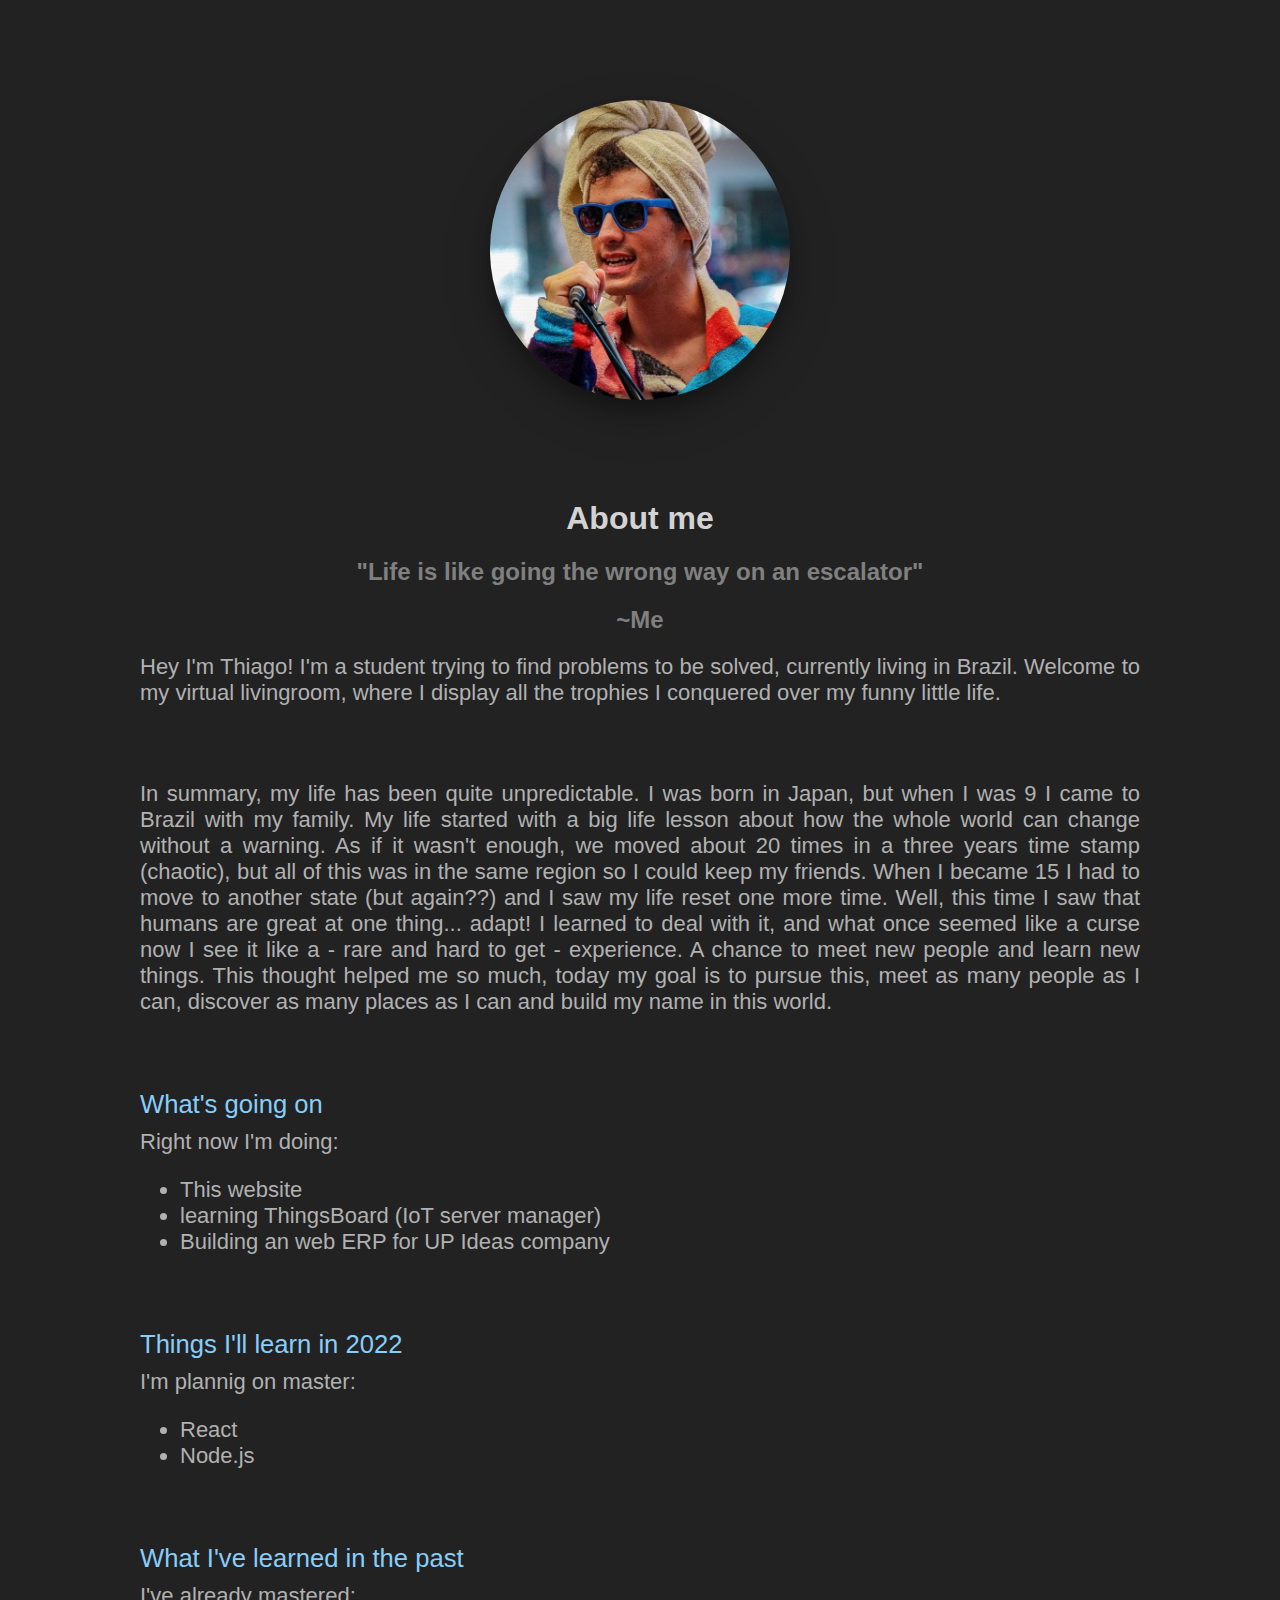
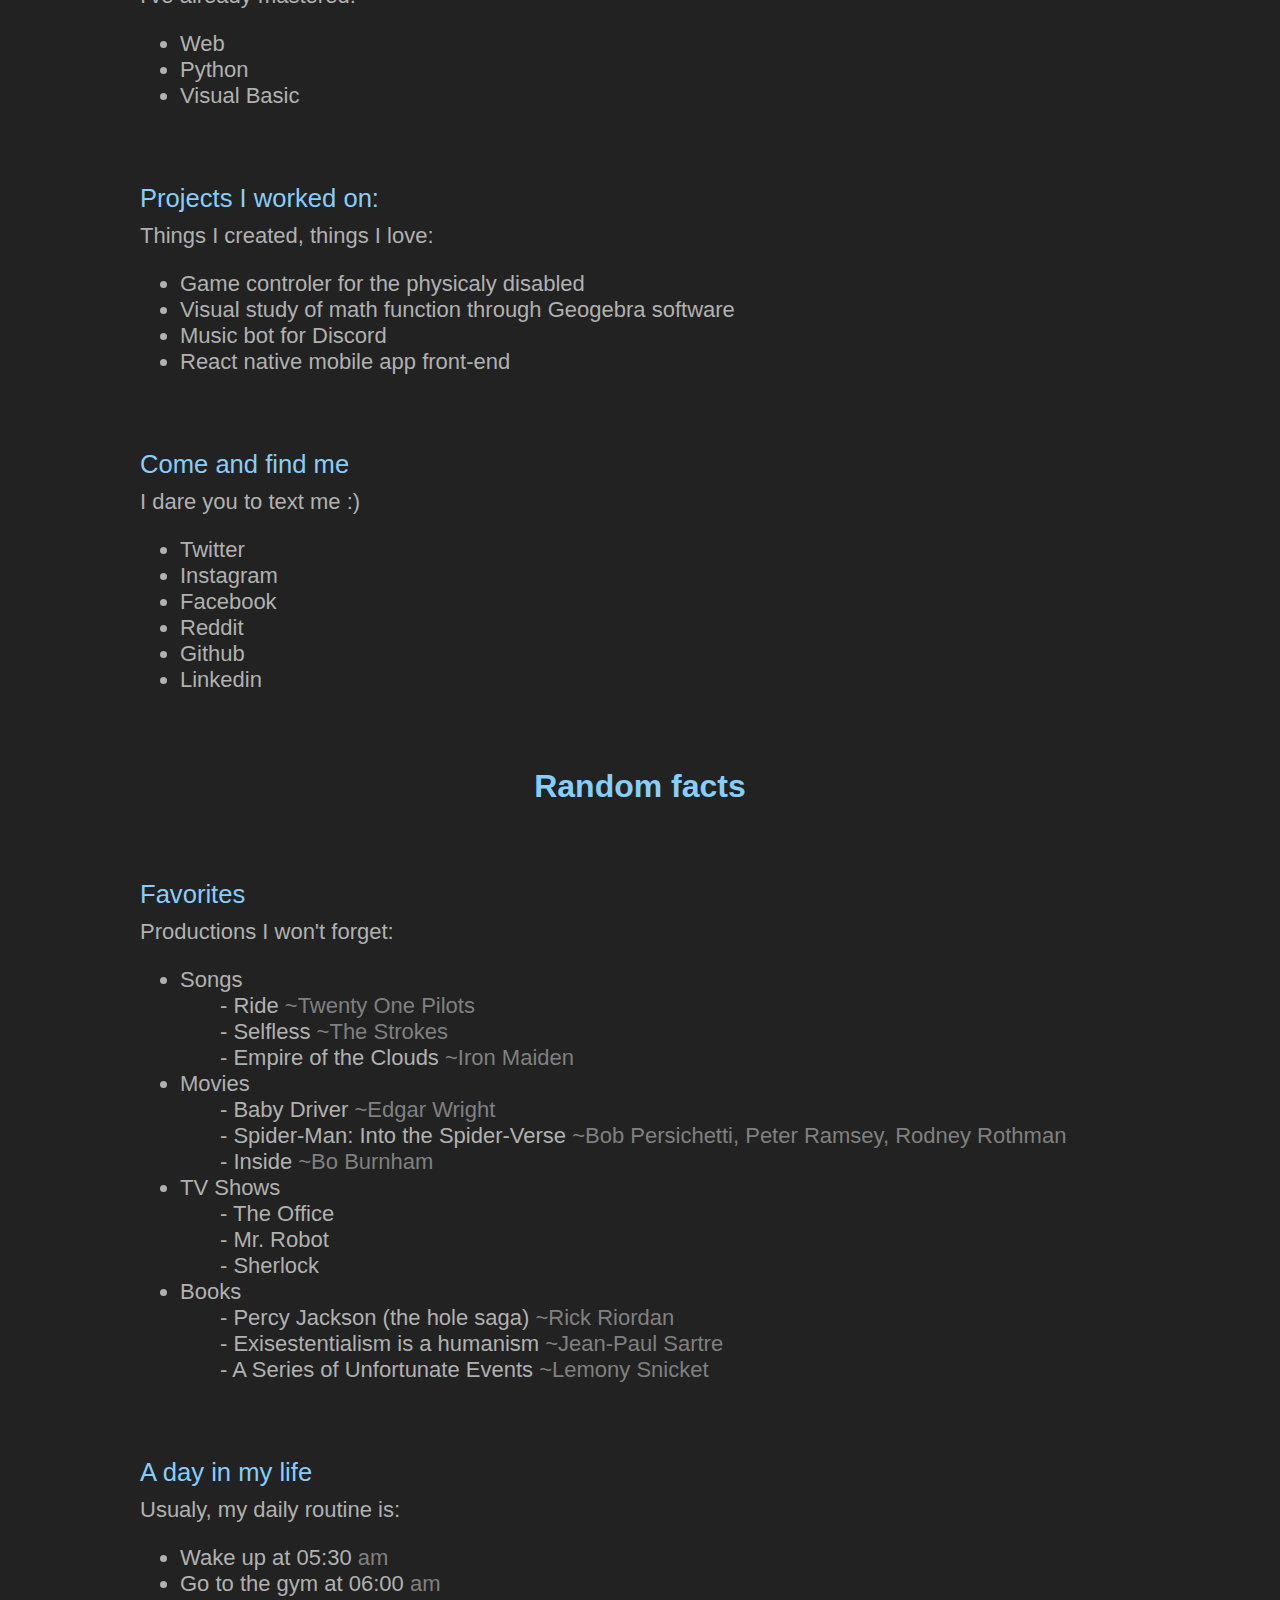
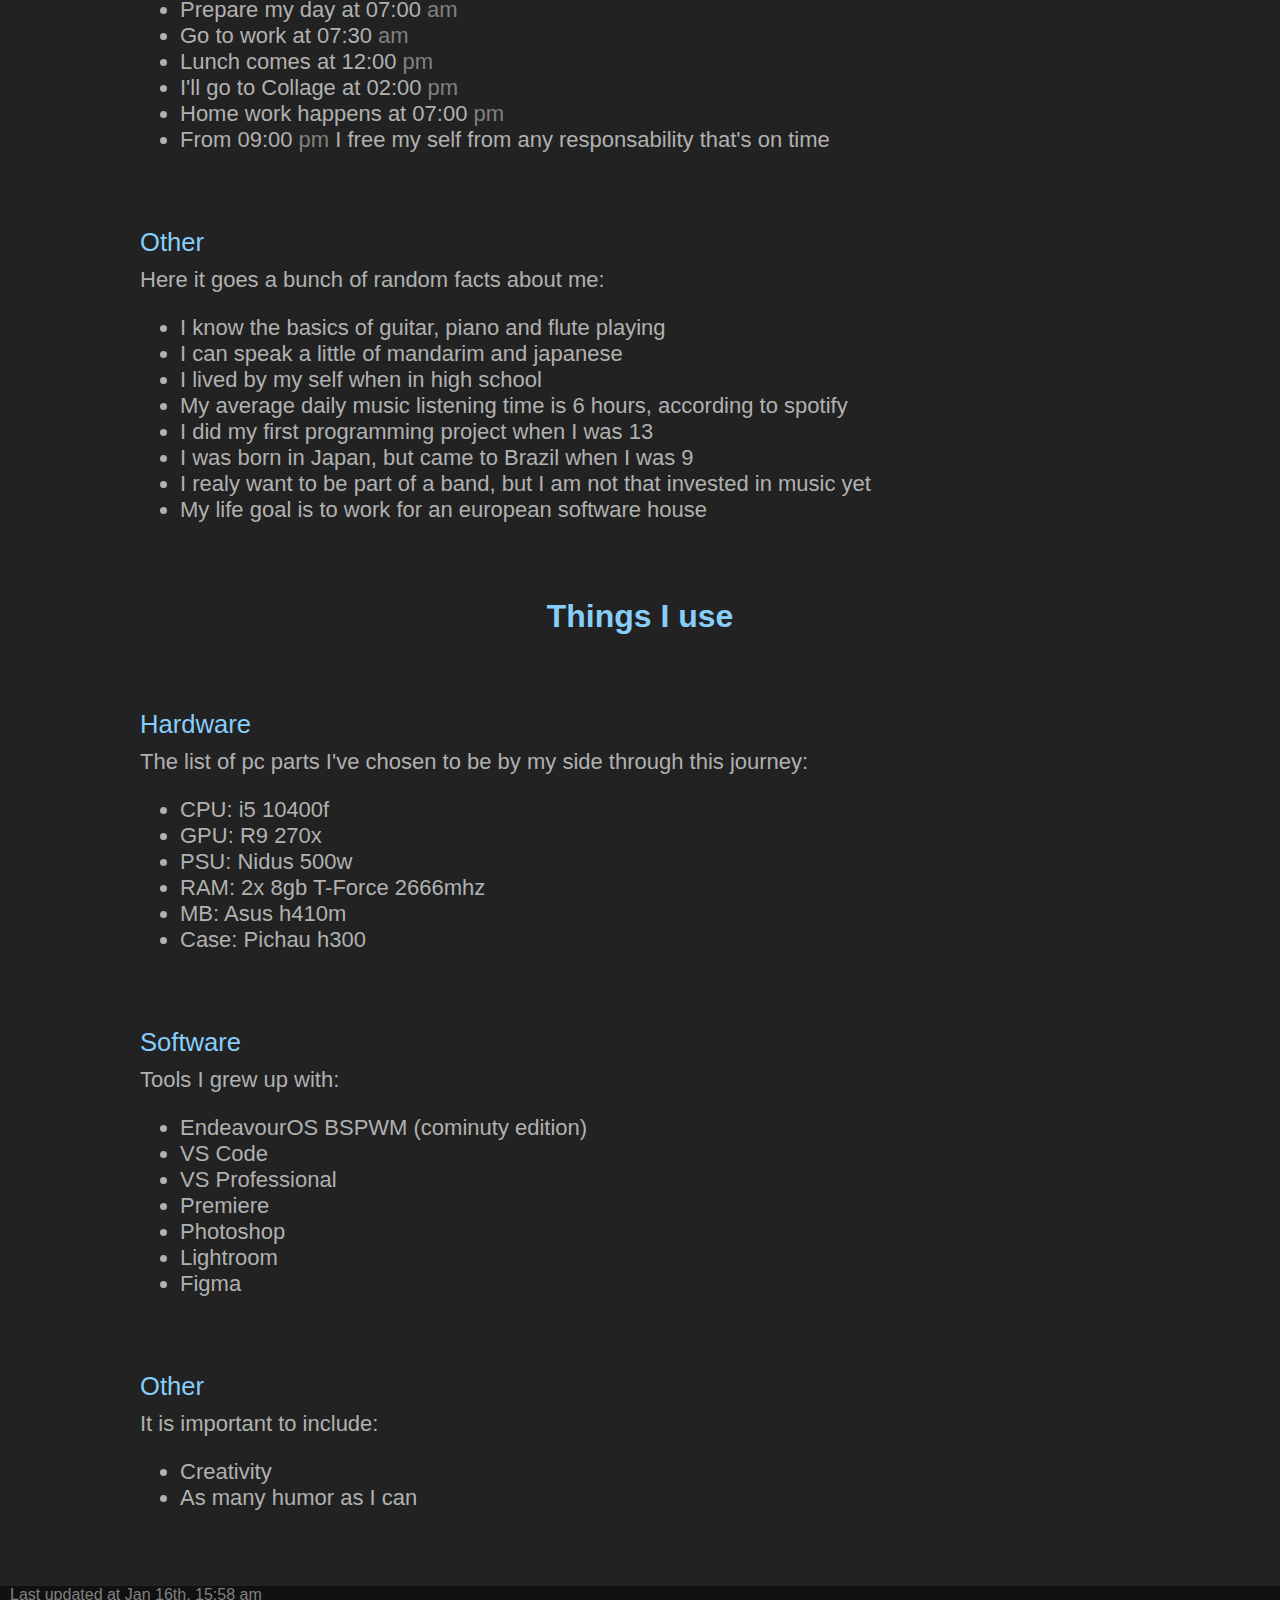
==== pages/me.html @ e5cc344f "first commit" ====
<!DOCTYPE html>
<html>
   <head>
      <link rel="stylesheet" href="../style.css">
   </head>
   <body>
      <div class="mobilespacer"></div>
      <img src="../assets/me/mecover.jpg" class="cover center">
      
      <div class="container">
         <h1>About me</h1>

         <h2 class="textmuted">"Life is like going the wrong way on an escalator"</h2>
         <h2 class="textmuted">~Me</h2>

         <text class="center" style="text-align: justify;">
            Hey I'm Thiago! I'm a student trying to find problems to be solved, currently living in Brazil. Welcome to
            my virtual livingroom, where I display all the trophies I conquered over my funny little life.
         </text>
      </div>

      <div class="container">
         <text class="center" style="text-align: justify;">
            In summary, my life has been quite unpredictable. I was born in Japan, but when I was 9 I came to Brazil 
            with my family. My life started with a big life lesson about how the whole world can change without a warning. 
            As if it wasn't enough, we moved about 20 times in a three years time stamp (chaotic), but all of this was in 
            the same region so I could keep my friends. When I became 15 I had to move to another state (but again??) and 
            I saw my life reset one more time. Well, this time I saw that humans are great at one thing... adapt! I learned 
            to deal with it, and what once seemed like a curse now I see it like a - rare and hard to get - experience. 
            A chance to meet new people and learn new things. This thought helped me so much, today my goal is to pursue this, 
            meet as many people as I can, discover as many places as I can and build my name in this world. 
         </text>
      </div>

      <div class="container">
         <text class="titlesmall center">What's going on</text>
         <text class="center">
            Right now I'm doing:
            <ul>
               <li>This website</li>
               <li>learning ThingsBoard (IoT server manager)</li>
               <li>Building an web ERP for UP Ideas company</li>
            </ul>
         </text>
      </div>

      <div class="container">
         <text class="titlesmall center">Things I'll learn in 2022</text>
         <text class="center">
            I'm plannig on master:
            <ul>
               <li>React</li>
               <li>Node.js</li>
            </ul>
         </text>
      </div>

      <div class="container">
         <text class="titlesmall center">What I've learned in the past</text>
         <text class="center">
            I've already mastered:
            <ul>
               <li>Web</li>
               <li>Python</li>
               <li>Visual Basic</li>
            </ul>
         </text>
      </div>

      <div class="container">
         <text class="titlesmall center">Projects I worked on:</text>
         <text class="center">
            Things I created, things I love:
            <ul>
               <li>Game controler for the physicaly disabled</li>
               <li>Visual study of math function through Geogebra software</li>
               <li>Music bot for Discord</li>
               <li>React native mobile app front-end</li>
            </ul>
         </text>
      </div>

      <div class="container">
         <text class="titlesmall center">Come and find me</text>
         <text class="center">
            I dare you to text me :)
            <ul>
               <li> <a href="https://www.twitter.com/tigulima" target="_blank" class="link">Twitter</a> </li>
               <li> <a href="https://www.instagram.com/tigulimaa" target="_blank" class="link">Instagram</a> </li>
               <li> <a href="https://www.facebook.com/profile.php?id=100025955102617" target="_blank" class="link">Facebook</a> </li>
               <li> <a href="https://www.reddit.com/user/tigulima/" target="_blank" class="link">Reddit</a> </li>
               <li> <a href="https://www.github.com/tigulima" target="_blank" class="link">Github</a> </li>
               <li> <a href="https://www.linkedin.com/in/tigulima/" target="_blank" class="link">Linkedin</a> </li>
            </ul>
         </text>
      </div>

      <h1 class="titlebig">Random facts</h1>

      <div class="container">
         <text class="titlesmall center">Favorites</text>
         <text class="center">
            Productions I won't forget:
            <ul>
               <li>Songs</li>
               <dd>- Ride <text class="textmuted">~Twenty One Pilots</text></dd>
               <dd>- Selfless <text class="textmuted">~The Strokes</text></dd>
               <dd>- Empire of the Clouds <text class="textmuted">~Iron Maiden</text></dd>
               <li>Movies</li>
               <dd>- Baby Driver <text class="textmuted">~Edgar Wright</text></dd>
               <dd>- Spider-Man: Into the Spider-Verse <text class="textmuted">~Bob Persichetti, Peter Ramsey, Rodney Rothman</text></dd>
               <dd>- Inside <text class="textmuted">~Bo Burnham</text></dd>
               <li>TV Shows</li>
               <dd>- The Office</dd>
               <dd>- Mr. Robot</dd>
               <dd>- Sherlock</dd>
               <li>Books</li>
               <dd>- Percy Jackson (the hole saga) <text class="textmuted">~Rick Riordan</text></dd>
               <dd>- Exisestentialism is a humanism <text class="textmuted">~Jean-Paul Sartre</text></dd>
               <dd>- A Series of Unfortunate Events <text class="textmuted">~Lemony Snicket</text></dd>
            </ul>
         </text>
      </div>

      <div class="container">
         <text class="titlesmall center">A day in my life</text>
         <text class="center">
            Usualy, my daily routine is:
            <ul>
               <li>Wake up at 05:30 <text class="textmuted">am</text></li>
               <li>Go to the gym at 06:00 <text class="textmuted">am</text></li>
               <li>Prepare my day at 07:00 <text class="textmuted">am</text></li>
               <li>Go to work at 07:30 <text class="textmuted">am</text></li>
               <li>Lunch comes at 12:00 <text class="textmuted">pm</text></li>
               <li>I'll go to Collage at 02:00 <text class="textmuted">pm</text></li>
               <li>Home work happens at 07:00 <text class="textmuted">pm</text></li>
               <li>From 09:00 <text class="textmuted">pm</text> I free my self from any responsability that's on time</li>
            </ul>
         </text>
      </div>

      <div class="container">
         <text class="titlesmall center">Other</text>
         <text class="center">
            Here it goes a bunch of random facts about me:
            <ul>
               <li>I know the basics of guitar, piano and flute playing</li>
               <li>I can speak a little of mandarim and japanese</li>
               <li>I lived by my self when in high school</li>
               <li>My average daily music listening time is 6 hours, according to spotify</li>
               <li>I did my first programming project when I was 13</li>
               <li>I was born in Japan, but came to Brazil when I was 9</li>
               <li>I realy want to be part of a band, but I am not that invested in music yet</li>
               <li>My life goal is to work for an european software house</li>
            </ul>
         </text>
      </div>

      <h1 class="titlebig">Things I use</h1>

      <div class="container">
         <text class="titlesmall center">Hardware</text>
         <text class="center">
            The list of pc parts I've chosen to be by my side through this journey:
            <ul>
               <li>CPU: i5 10400f</li>
               <li>GPU: R9 270x</li>
               <li>PSU: Nidus 500w</li>
               <li>RAM: 2x 8gb T-Force 2666mhz</li>
               <li>MB: Asus h410m</li>
               <li>Case: Pichau h300</li>
            </ul>
         </text>
      </div>

      <div class="container">
         <text class="titlesmall center">Software</text>
         <text class="center">
            Tools I grew up with:
            <ul>
               <li>EndeavourOS BSPWM (cominuty edition)</li>
               <li>VS Code</li>
               <li>VS Professional</li>
               <li>Premiere</li>
               <li>Photoshop</li>
               <li>Lightroom</li>
               <li>Figma</li>
            </ul>
         </text>
      </div>

      <div class="container">
         <text class="titlesmall center">Other</text>
         <text class="center">
            It is important to include:
            <ul>
               <li>Creativity</li>
               <li>As many humor as I can</li>
            </ul>
         </text>
      </div>
      <div class="footer">
         <text class="textmuted footertext">Last updated at Jan 16th, 15:58 am</text>
      </div>
   </body>
</html>
---- style.css ----
::selection {
    background: lightskyblue;
    color: #111;
}

body {
    background-color: #222;
    font-family: 'Nunito', sans-serif;
    position: relative;
    margin: 0px;
    padding: 0px;
}

h1 {
    font-family: 'Nunito', sans-serif;
    text-align: center;
    color: lightgray;
}

h2 {
    font-family: 'Nunito', sans-serif;
    text-align: center;
    color: lightgray;
}

h3 {
    font-family: 'Nunito', sans-serif;
    text-align: center;
    color: lightgrey;
}

text {
    font-family: 'Nunito', sans-serif;
    overflow-wrap: break-word;
    margin-top: 10px !important;
    margin-bottom: 10px !important;
    font-size: 22px;
    width: 100%;
    max-width: 1000px;
    color: rgb(177, 177, 177);
}

object {
    display: flex;
    z-index: 9;
    height: 100vh;
    width: 100vw;
}

.row {
    justify-content: center;
    align-content: center;
    display: flex;
    margin: auto;
    max-width: 70vw;
}

.card {
    background-color: #111;
    justify-content: center;
    align-content: center;
    border: 2px solid transparent;
    color: lightgrey;
    transition-duration: 0.2s;
    border-radius: 25px;
    box-shadow: 0 12px 16px 0 rgba(0,0,0,0.24), 0 17px 50px 0 rgba(0,0,0,0.19);
    margin: 1rem;
    height: 400px;
    width: 300px;
}

.card:hover {
    box-shadow: 0 12px 16px 0 rgba(65, 151, 177, 0.034), 0 17px 50px 0 rgba(0, 217, 255, 0.041);
    border: 2px solid lightskyblue;
    cursor: pointer;
    color: lightskyblue;
}

.card:hover .cardimg {
    box-shadow: 0 12px 16px 0 rgba(0,0,0,0.24), 0 17px 50px 0 rgba(0,0,0,0.19);
}

.cardimg {
    margin: auto;
    border-radius: 15px;
    margin-top: -23px !important;
    width: 250px;
    transition-duration: 0.4s;
}

.cardtext {
    text-decoration: none;
    color: inherit;
    margin-top: 40px;
}

.center {
    margin-right: auto;
    margin-left: auto;
    display: block;
    margin-top: 100px;
    margin-bottom: 100px;
}

.container {
    margin: 75px;
}

.cover {
    border-radius: 100%;
    box-shadow: 0 12px 16px 0 rgba(0,0,0,0.24), 0 17px 50px 0 rgba(0,0,0,0.19);
    max-width: 300px;
    width: 50%;
    transition-duration: 0.4s;
}

.cover:hover {
    box-shadow: none;
}

.gallery {
    display: flex;
    margin-bottom: 100px;
}

.galleryimgright {
    transition-duration: 0.4s;
    border-radius: 25px;
    width: 60vw;
    margin: auto;
    box-shadow: 0 12px 16px 0 rgba(0,0,0,0.24), 0 17px 50px 0 rgba(0,0,0,0.19);
    border-top-right-radius: 0px; 
    border-bottom-right-radius: 0px;
}

.galleryimgright:hover {
    box-shadow: none;
}

.galleryimgleft {
    transition-duration: 0.4s;
    border-radius: 25px;
    width: 60vw;
    margin: auto;
    box-shadow: 0 12px 16px 0 rgba(0,0,0,0.24), 0 17px 50px 0 rgba(0,0,0,0.19);
    border-top-left-radius: 0px; 
    border-bottom-left-radius: 0px;
}

.galleryimgleft:hover {
    box-shadow: none;
}

.gallerytext {
    width: 30vw;
    margin:50px;
    margin-top: 200px;
}

.icon {
    fill: lightgray;
    transition-duration: 0.4s;
    height: 25px;
    width: 25px;
}

.link {
    text-decoration: none;
    transition-duration: 0.2s;
    color: rgb(177, 177, 177);
}

.link:hover {
    color: lightskyblue;
}

.lost {
    display: flex;
    z-index: 9;
    height: 100vh;
    width: 100vw;
}

.textmuted {
    color: gray;
}

.titlebig {
    color: lightskyblue;
    font-size: 2rem;
}

.titlesmall {
    color: lightskyblue;
    font-size: 1.6rem;
}

.sidebar {
    background-color: transparent;
    position: absolute;
    float: left;
    width: 80px;
    top: 33%;
}

.sidebtn {
    background-color: transparent;
    color: lightgrey;
    border: none;
    transition-duration: 0.4s;
    height: 80px;
    width: 80px;
    margin: 10px;
    top: 50%;
}
.sidebtn:hover {
    background-color: #333;
    cursor: pointer;
    border-radius: 100%;
    box-shadow: 0 12px 16px 0 rgba(0,0,0,0.24), 0 17px 50px 0 rgba(0,0,0,0.19);
}

.sidebtn:hover .icon {
    fill:lightskyblue;
}

.footer {
    background-color: #111;
}

.footertext {
    font-family: 'Nunito', sans-serif;
    font-size: 1rem !important;
    margin: 10px;
    width: 100%;

}

@media screen and (max-width:1200px) {
    h3 {
        font-size: 1.8rem;
    }

    .sidebar {
        background-color: #333;
        justify-content: center;
        align-content: center;
        display: flex;
        box-shadow: 0 12px 16px 0 rgba(0,0,0,0.24), 0 17px 50px 0 rgba(0,0,0,0.19);
        width: 100vw;
        top: 0%;
    }

    .sidebtn {
        width: 150px;
        height: 150px;
    }

    .mobilespacer {
        padding: 75px;
    }

    .row {
        display: block;
        margin-top: 50px;
        max-width: none;
    }

    .card {
        height: 400px;
        width: 100%;
        margin: auto;
        margin-bottom: 50px;
        display: flex;
    }

    .cardimg {
        margin-left: 20px;
        margin-top: 20px !important;
        margin-right: 0px;
        height: 350px;
        width: 350px;
    }
    
    .cardtext {
        text-decoration: none;
        color: inherit;
        margin: auto;
    }

    .icon {
        height: 4rem;
        width: 4rem;
    }
    
    .gallery {
        margin-left: 0px !important;
        margin-right: 0px !important;
    }
    
    .galleryimgright {
        width: 60vw;
    }
    
    .galleryimgleft {
        width: 60vw;
    }

    .gallerytext {
        margin-top: 25px;
    }
}
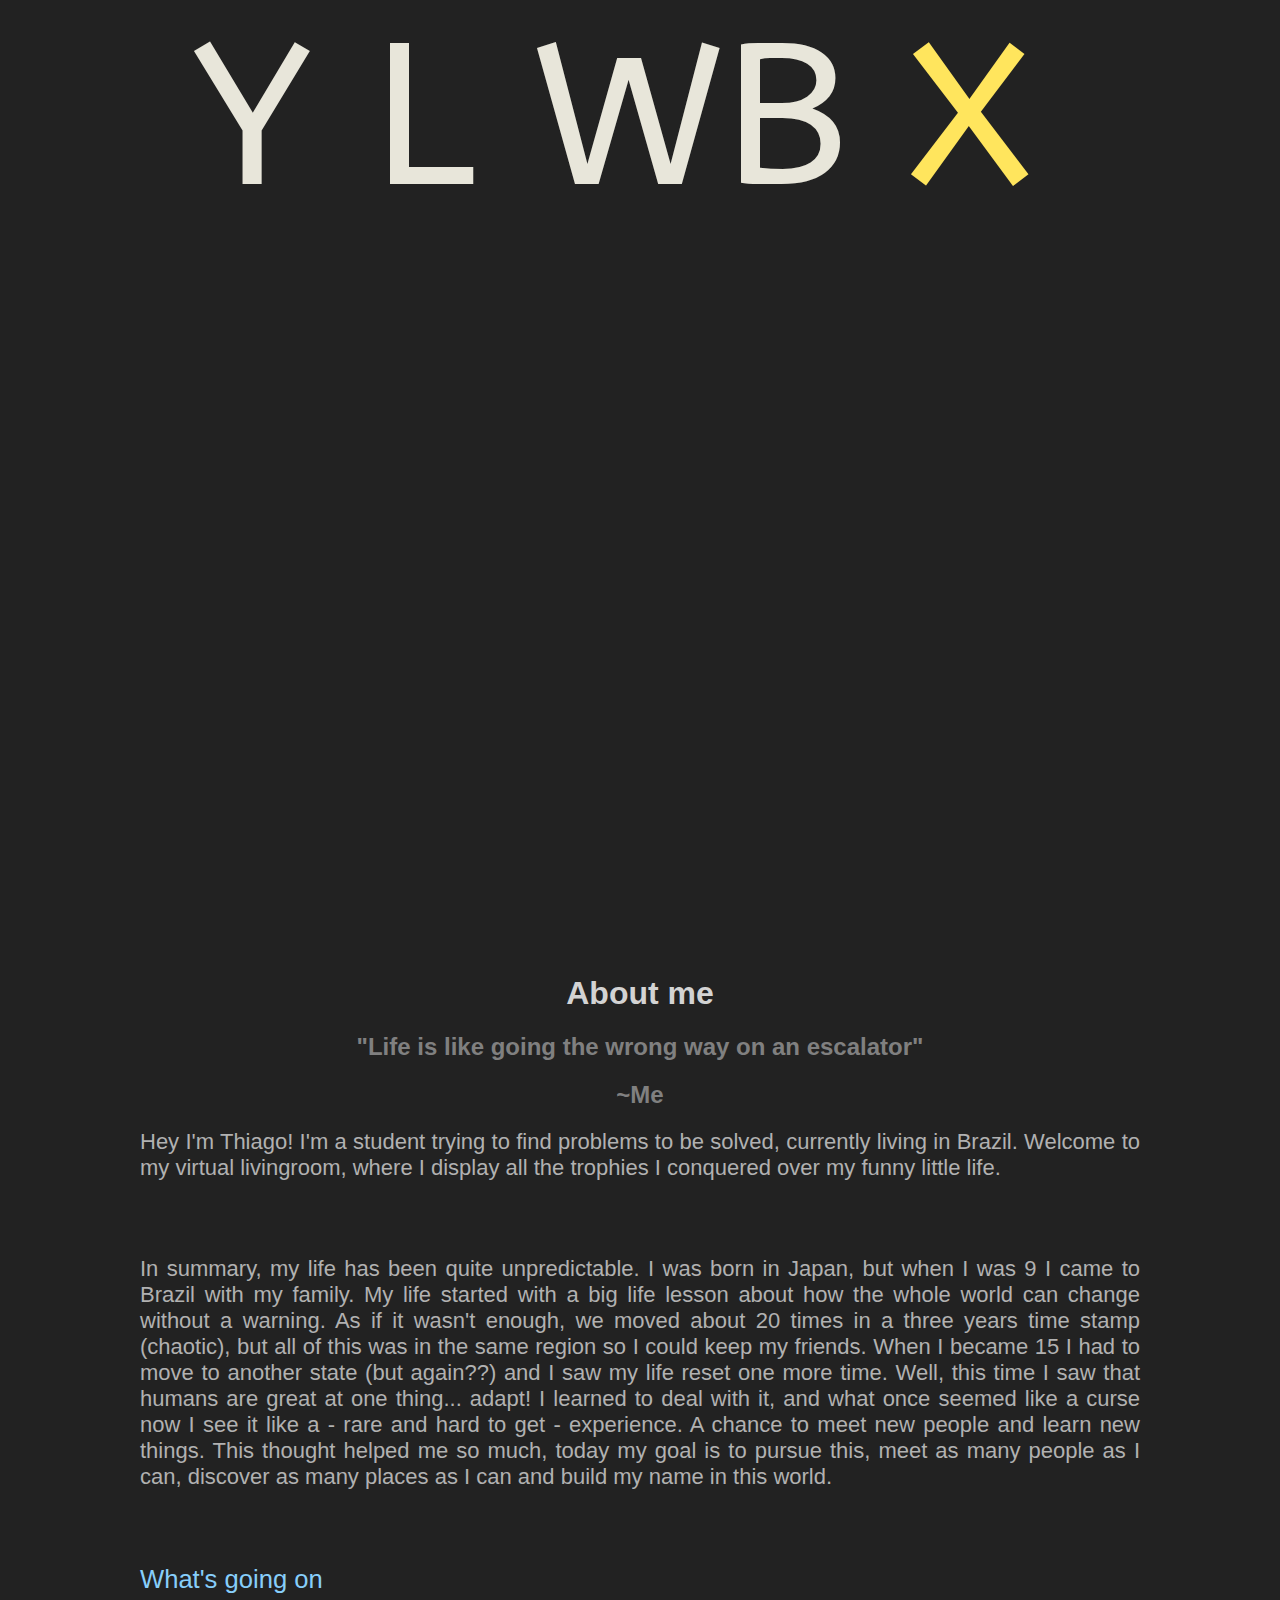
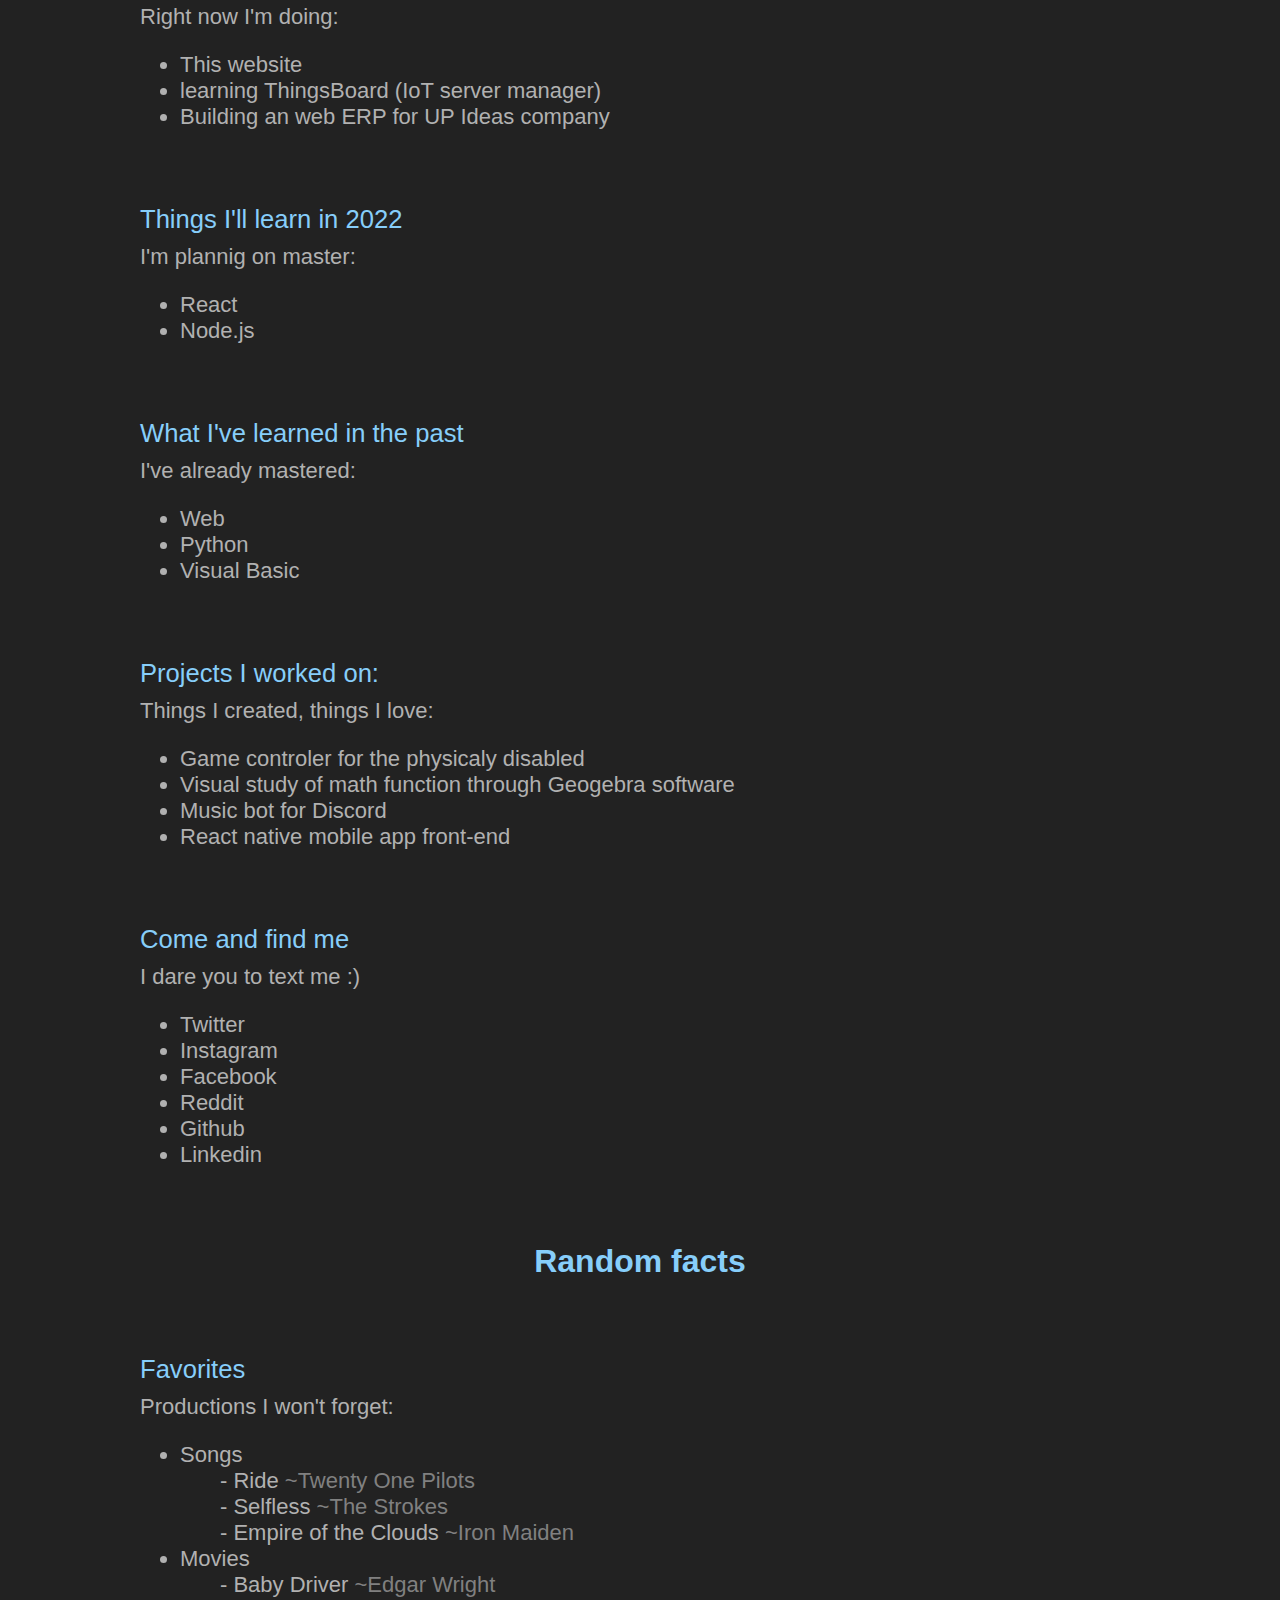
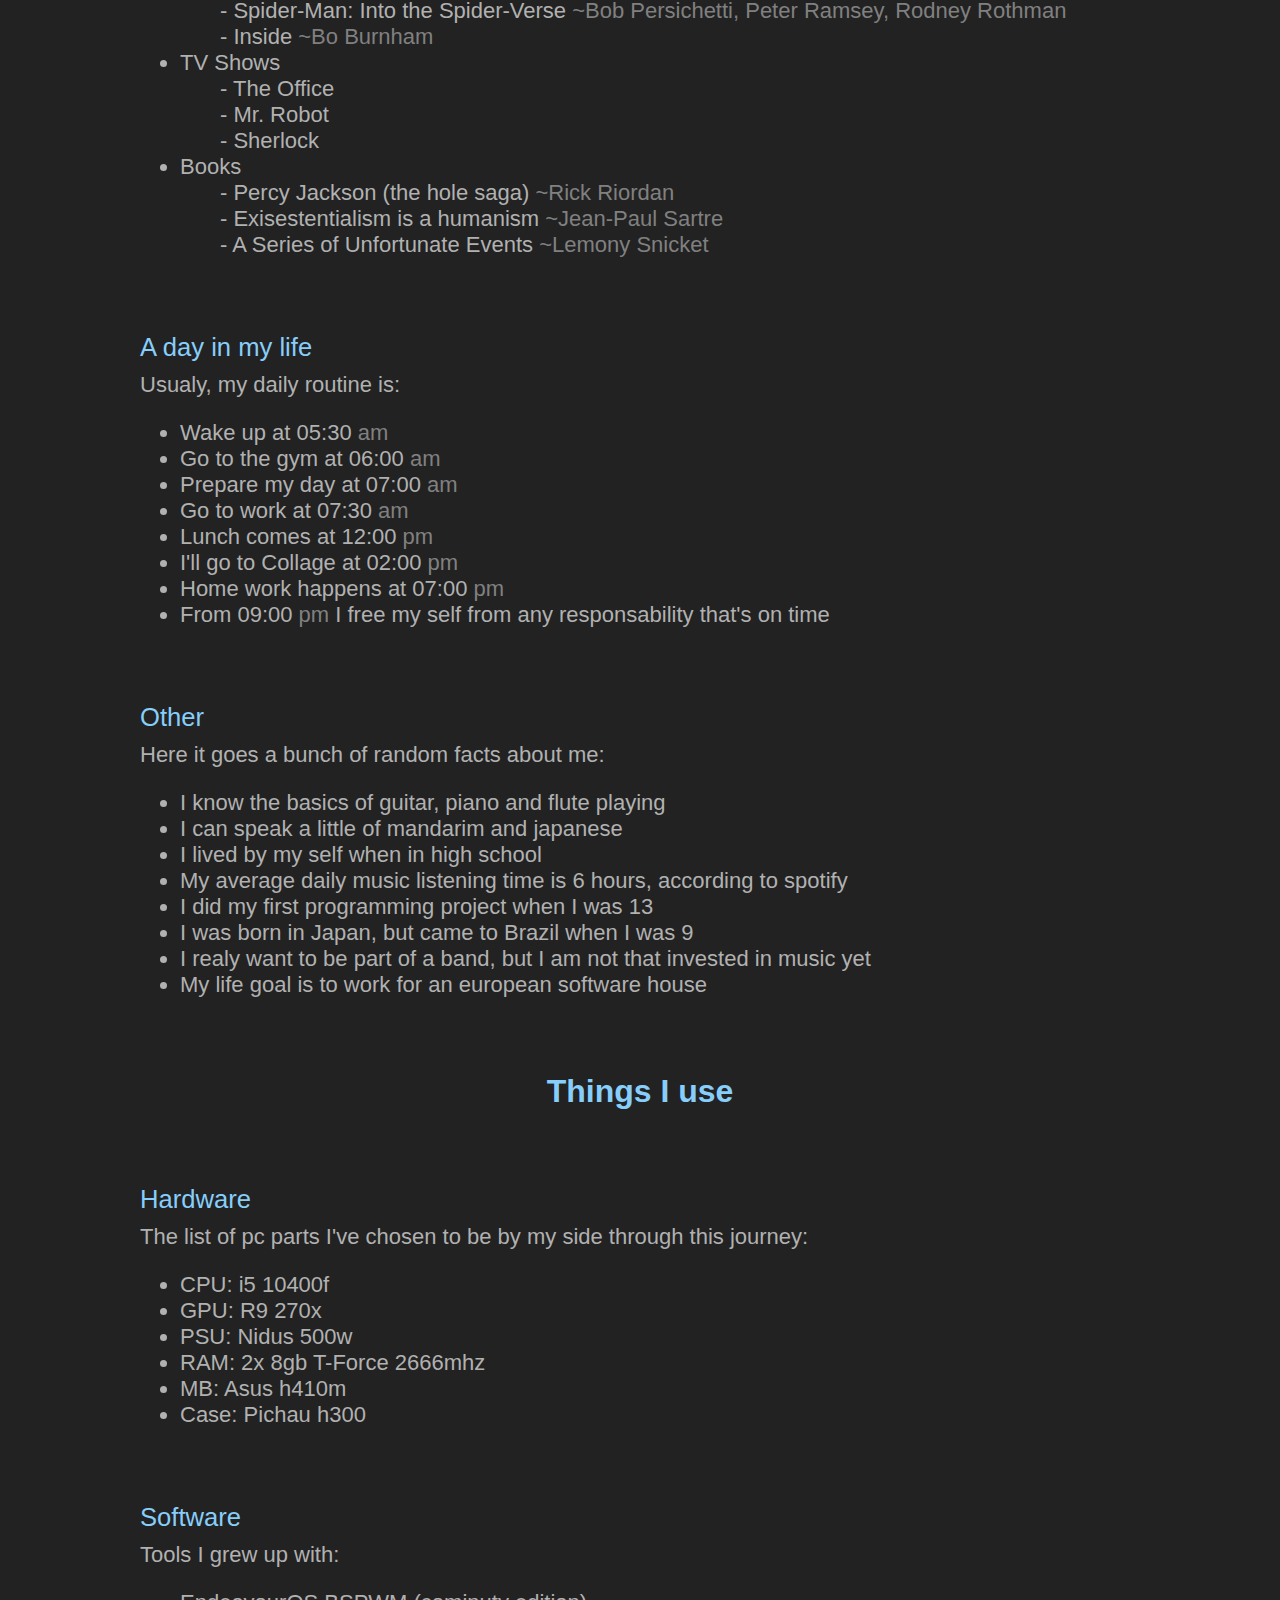
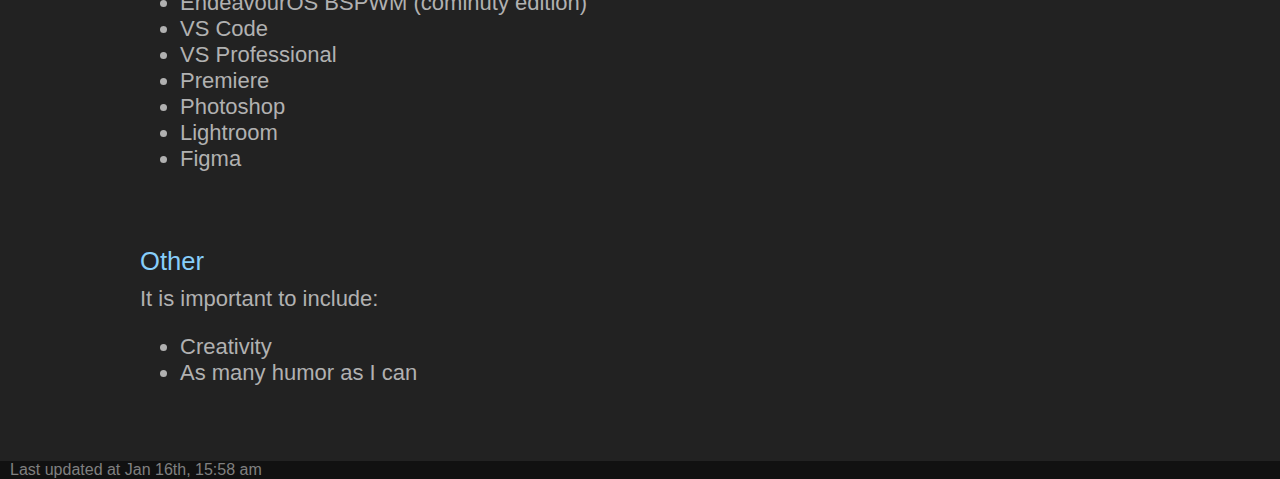
==== commit 9f554998: "first commit" ====
--- a/pages/me.html
+++ b/pages/me.html
@@ -2,10 +2,16 @@
 <html>
    <head>
       <link rel="stylesheet" href="../style.css">
+      <link rel="preconnect" href="https://fonts.googleapis.com">
+   <link rel="preconnect" href="https://fonts.gstatic.com" crossorigin>
+   <link href="https://fonts.googleapis.com/css2?family=ABeeZee&display=swap" rel="stylesheet"> 
    </head>
    <body>
       <div class="mobilespacer"></div>
-      <img src="../assets/me/mecover.jpg" class="cover center">
+      <div style="width: 100vw; height: 100vh; ">
+         <text class="logo" style="color: #E8E6DA; font-family: 'ABeeZee', sans-serif; font-size: 200px; margin-top: 500px; margin-left: 15vw;">Y  L  WB  </text>
+         <text style="color: #FFE55D; font-family: 'ABeeZee', sans-serif; font-size: 200px;">X</text>
+      </div>
       
       <div class="container">
          <h1>About me</h1>
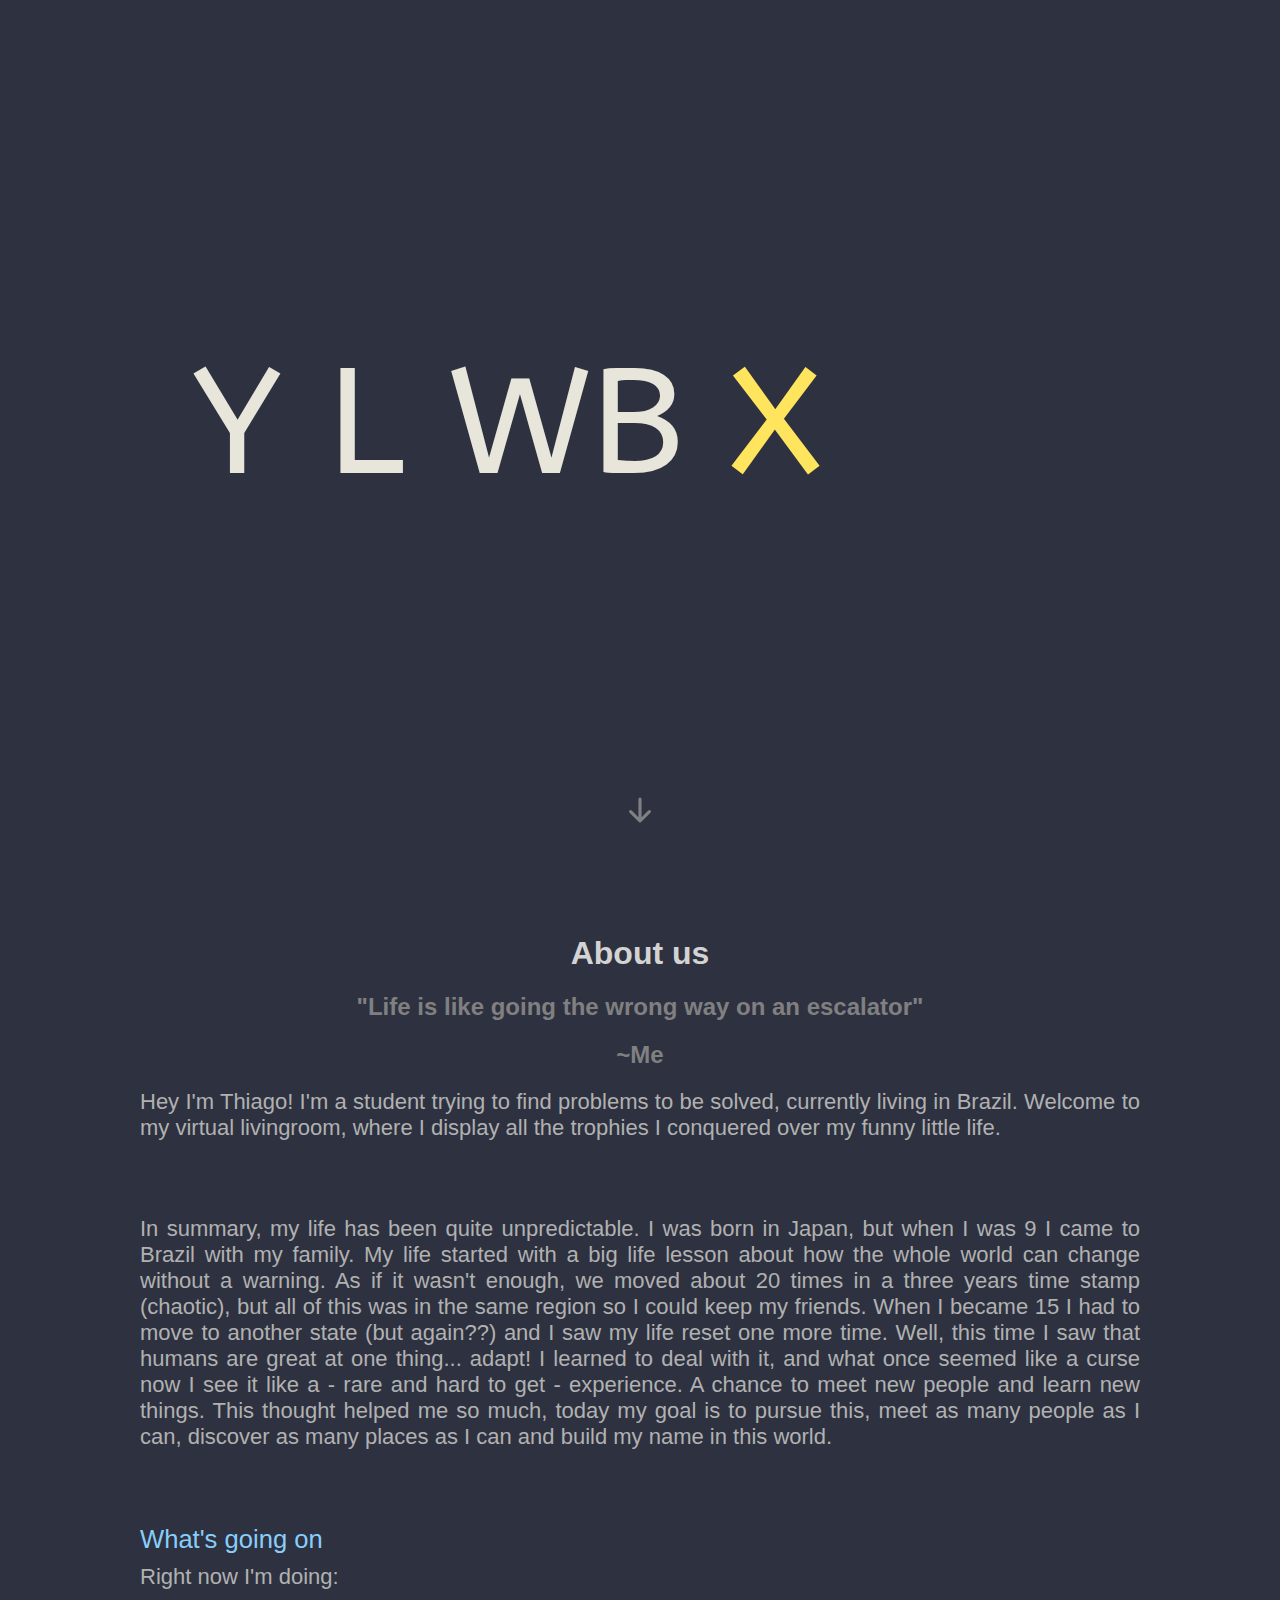
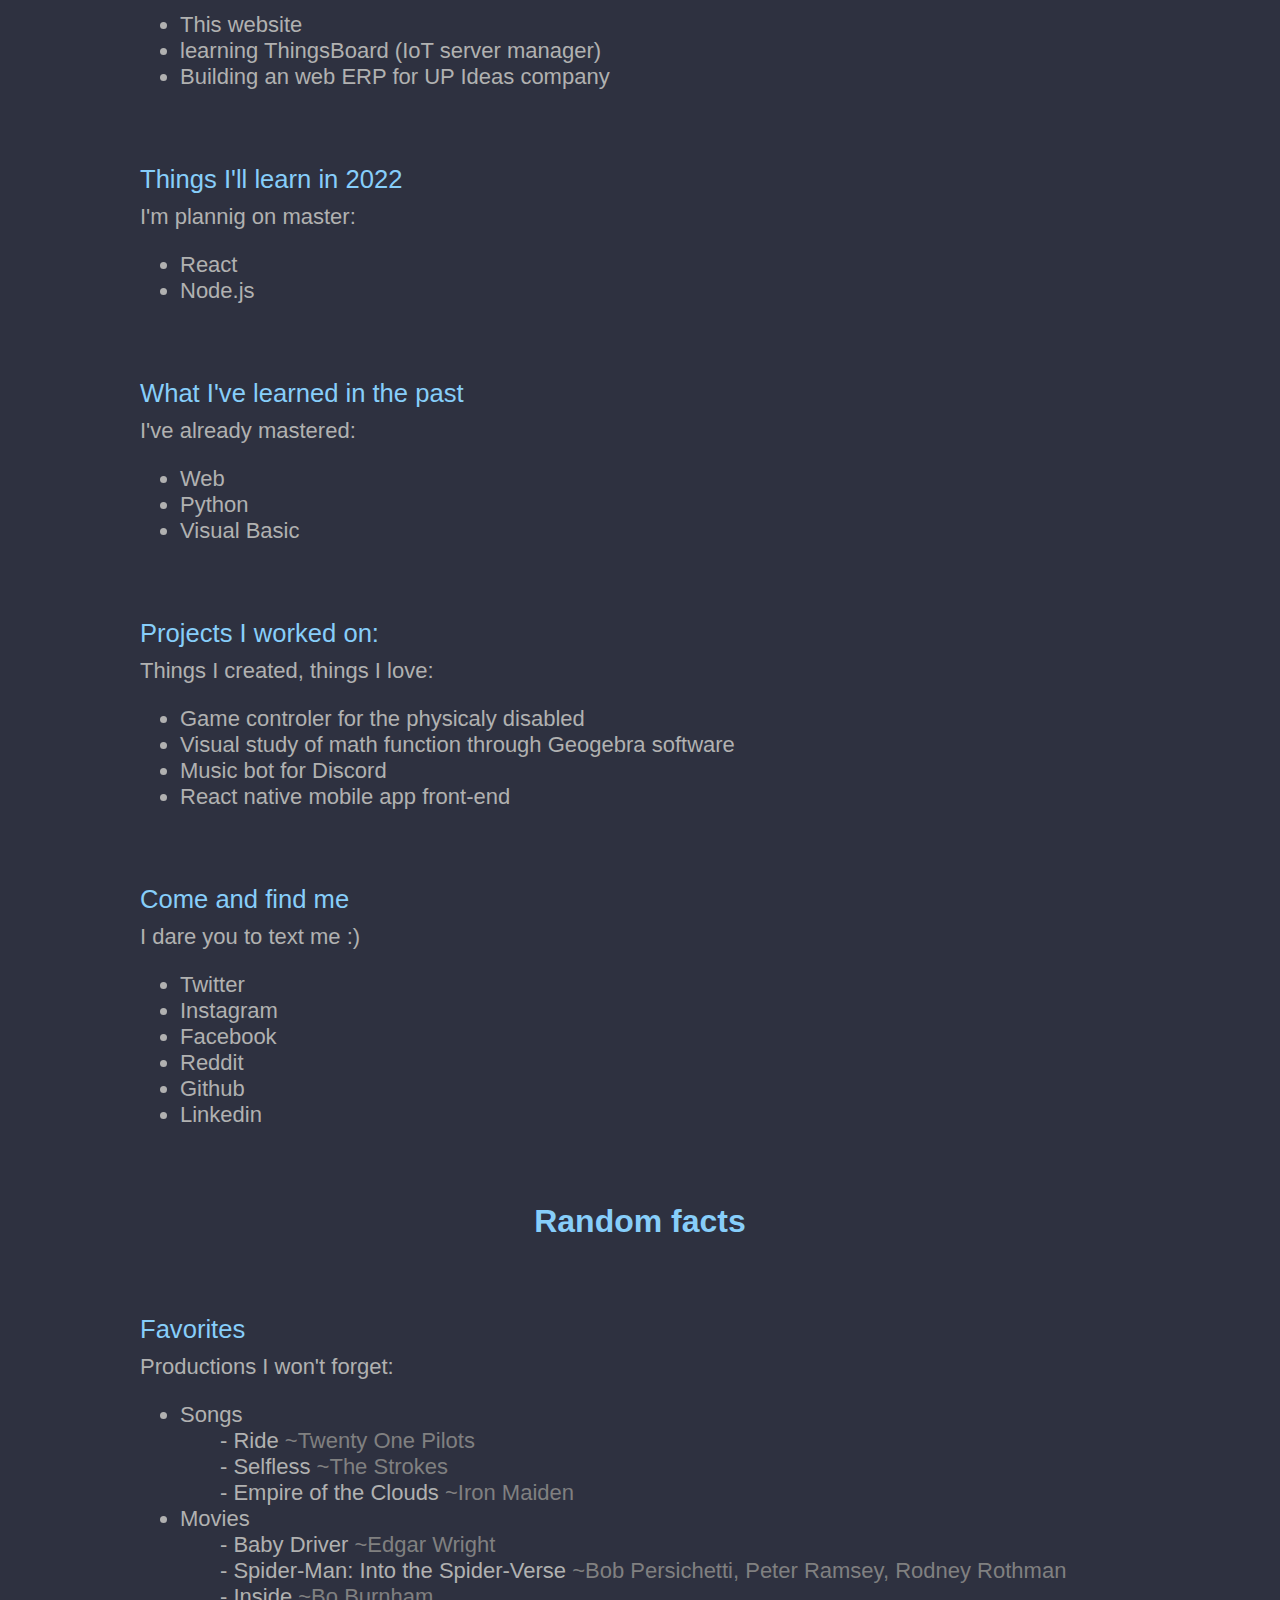
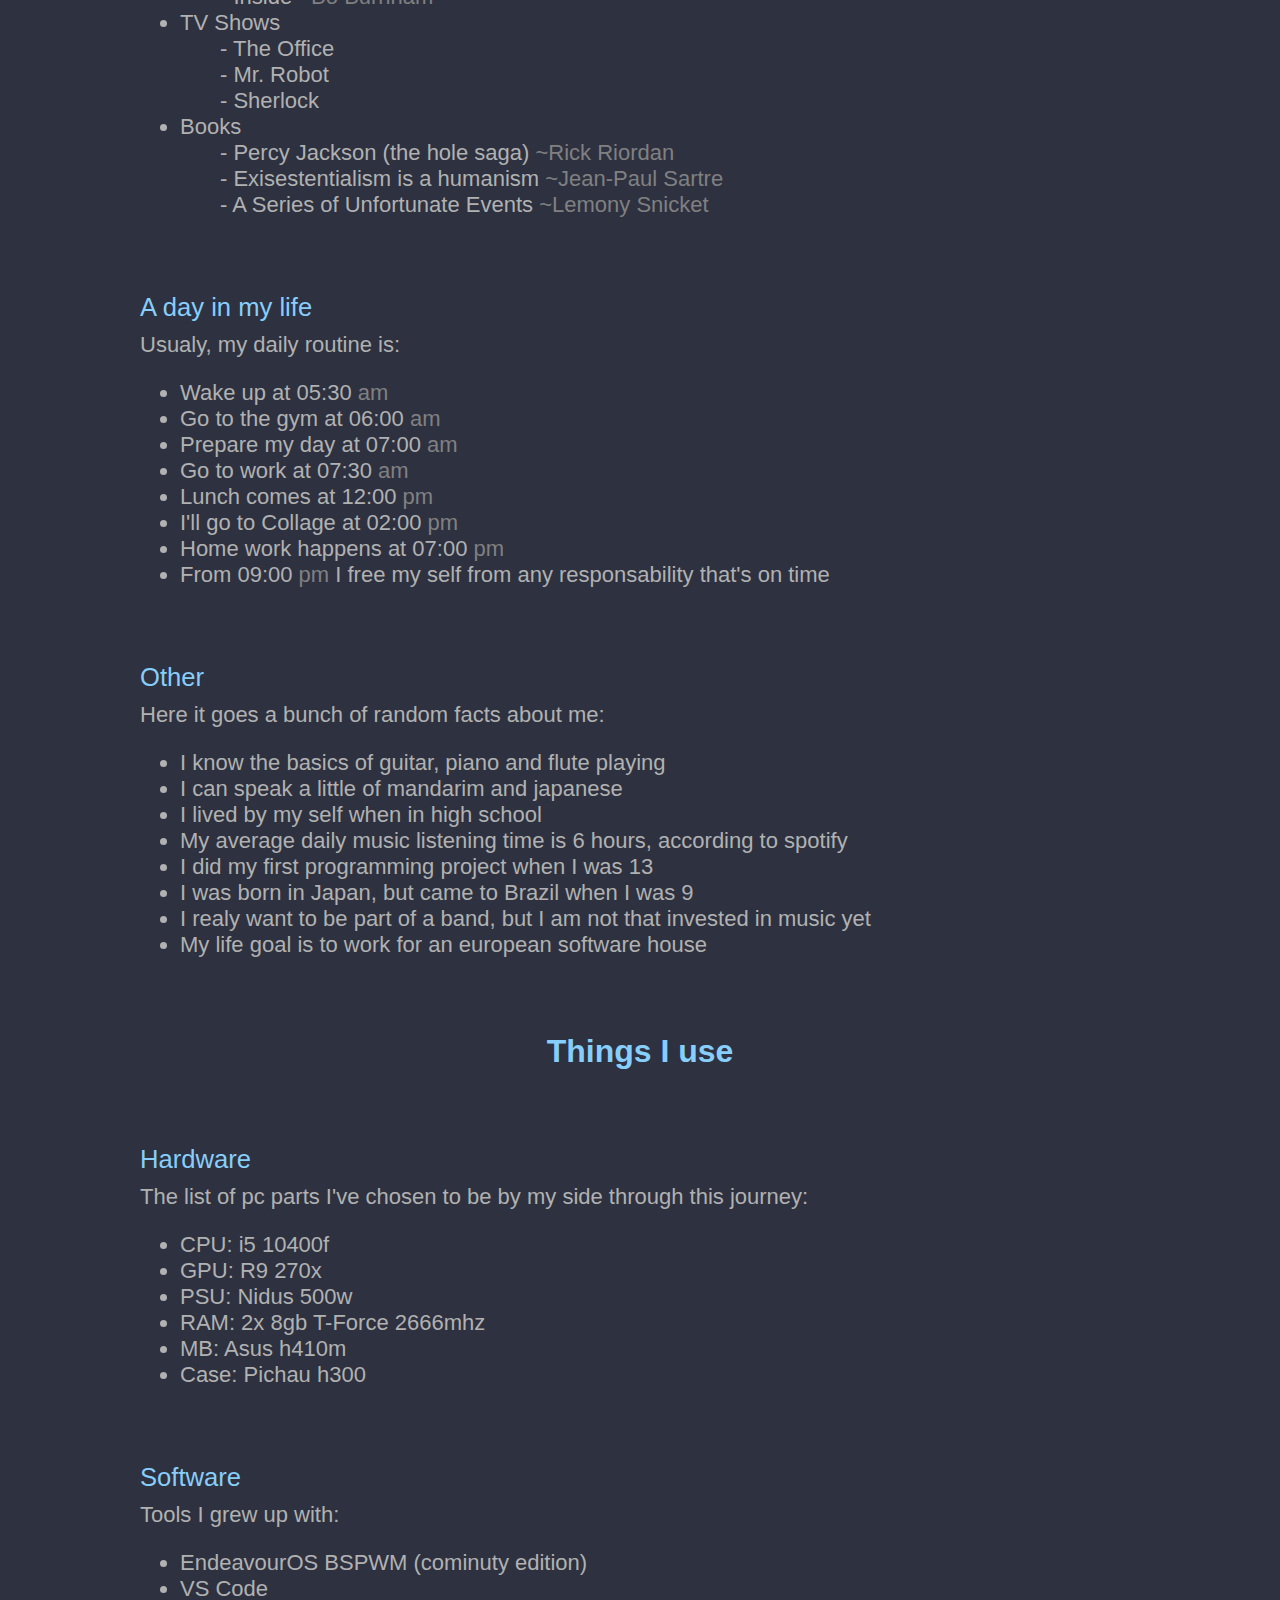
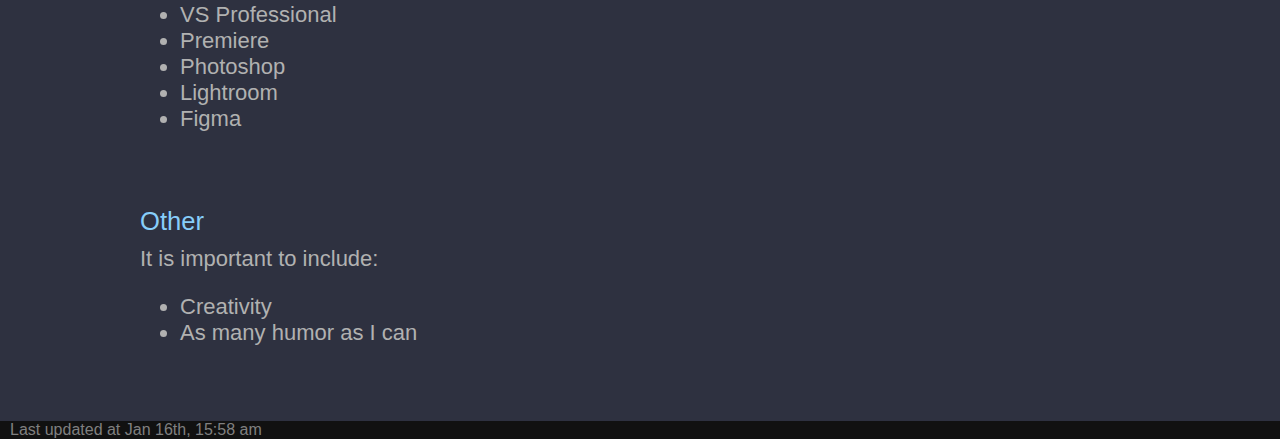
==== commit e9d6aa77: "logo" ====
--- a/pages/me.html
+++ b/pages/me.html
@@ -8,13 +8,17 @@
    </head>
    <body>
       <div class="mobilespacer"></div>
-      <div style="width: 100vw; height: 100vh; ">
-         <text class="logo" style="color: #E8E6DA; font-family: 'ABeeZee', sans-serif; font-size: 200px; margin-top: 500px; margin-left: 15vw;">Y  L  WB  </text>
-         <text style="color: #FFE55D; font-family: 'ABeeZee', sans-serif; font-size: 200px;">X</text>
+      <div style="width: 100vw; height: 0px; margin-top: calc(50vh - 115px); margin-bottom: 50vh ">
+         <text class="logo" style="color: #E8E6DA; font-family: 'ABeeZee', sans-serif; font-size: 150px; margin-left: 15vw; width: 1000px; text-align: justify;">Y  L  WB  </text>
+         <text style="color: #FFE55D; font-family: 'ABeeZee', sans-serif; font-size: 150px;">X</text>
       </div>
       
       <div class="container">
-         <h1>About me</h1>
+          <svg class="textmuted center" style="width: 50px; height: 50px" xmlns="http://www.w3.org/2000/svg" width="16" height="16" fill="currentColor" class="bi bi-arrow-down-short" viewBox="0 0 16 16">
+            <path fill-rule="evenodd" d="M8 4a.5.5 0 0 1 .5.5v5.793l2.146-2.147a.5.5 0 0 1 .708.708l-3 3a.5.5 0 0 1-.708 0l-3-3a.5.5 0 1 1 .708-.708L7.5 10.293V4.5A.5.5 0 0 1 8 4z"/>
+          </svg>
+
+         <h1>About us</h1>
 
          <h2 class="textmuted">"Life is like going the wrong way on an escalator"</h2>
          <h2 class="textmuted">~Me</h2>
--- a/style.css
+++ b/style.css
@@ -4,7 +4,7 @@
 }
 
 body {
-    background-color: #222;
+    background-color: #2E3140;
     font-family: 'Nunito', sans-serif;
     position: relative;
     margin: 0px;
